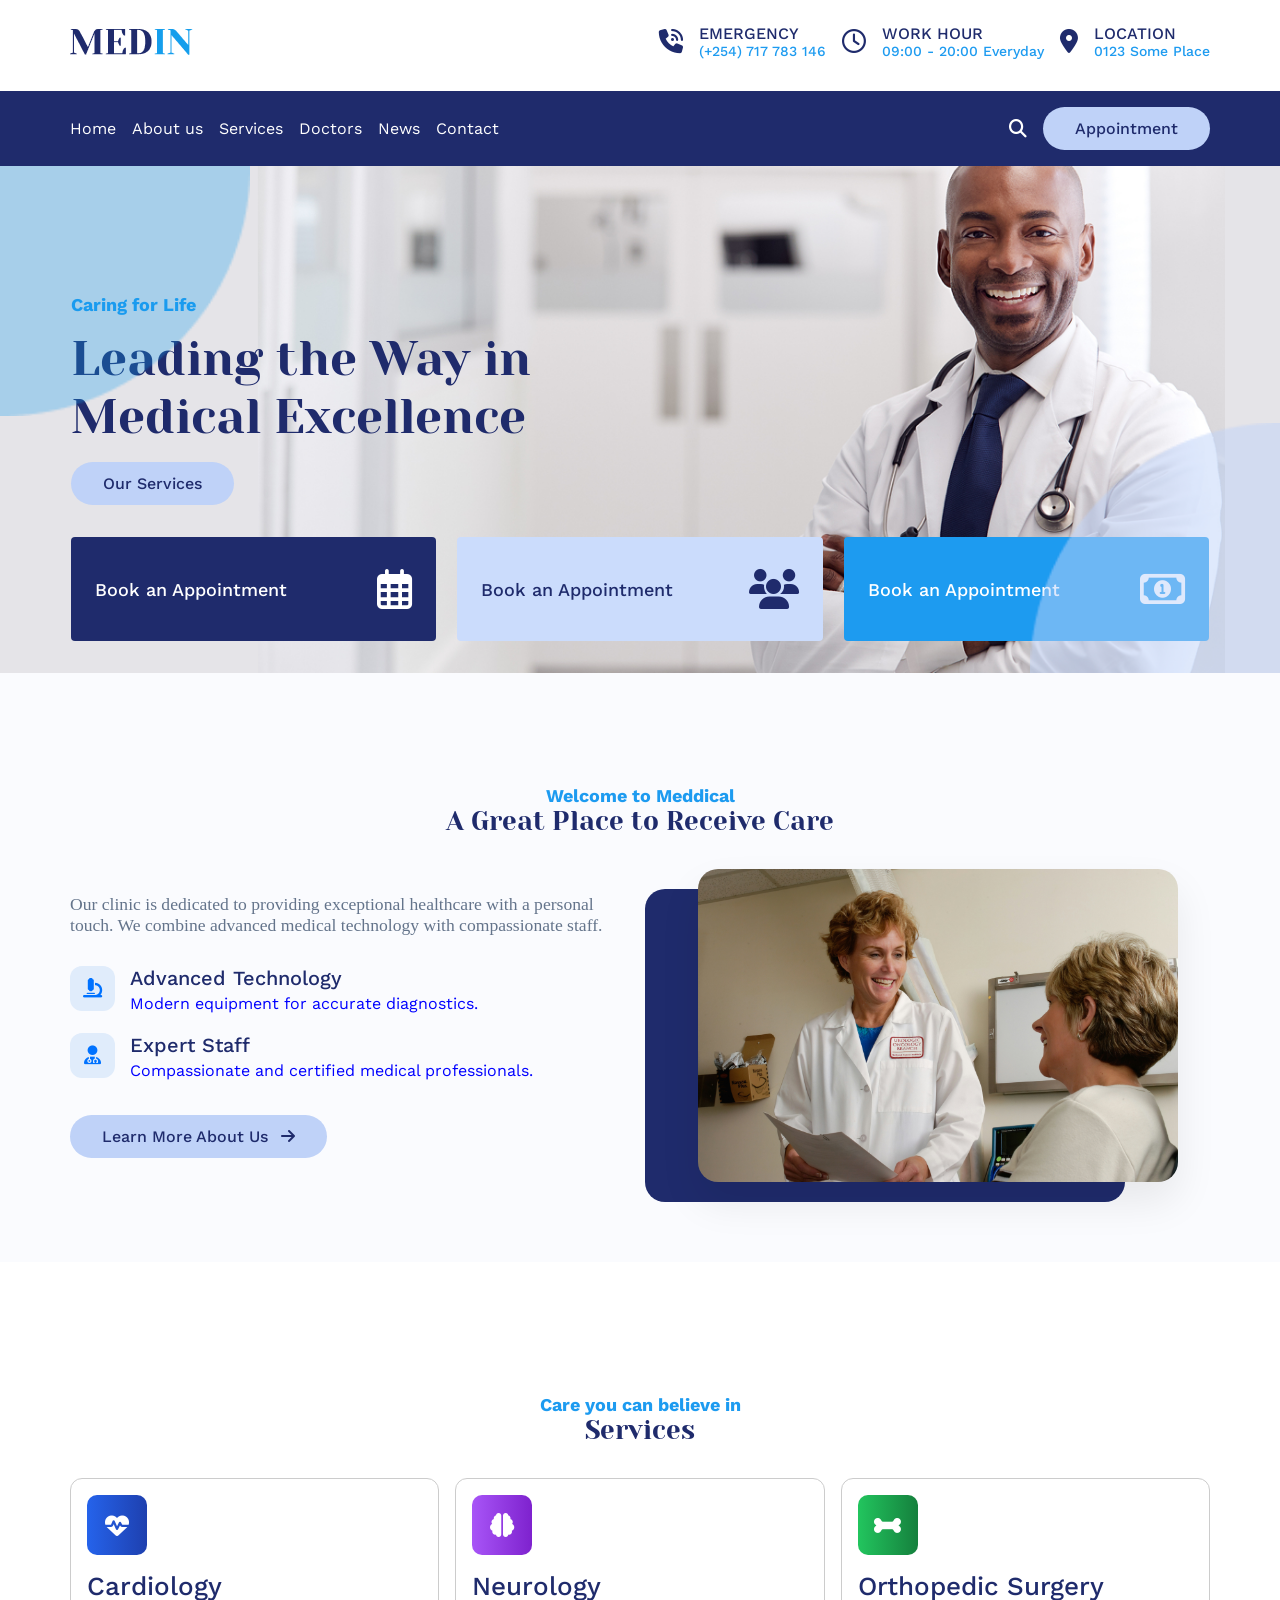
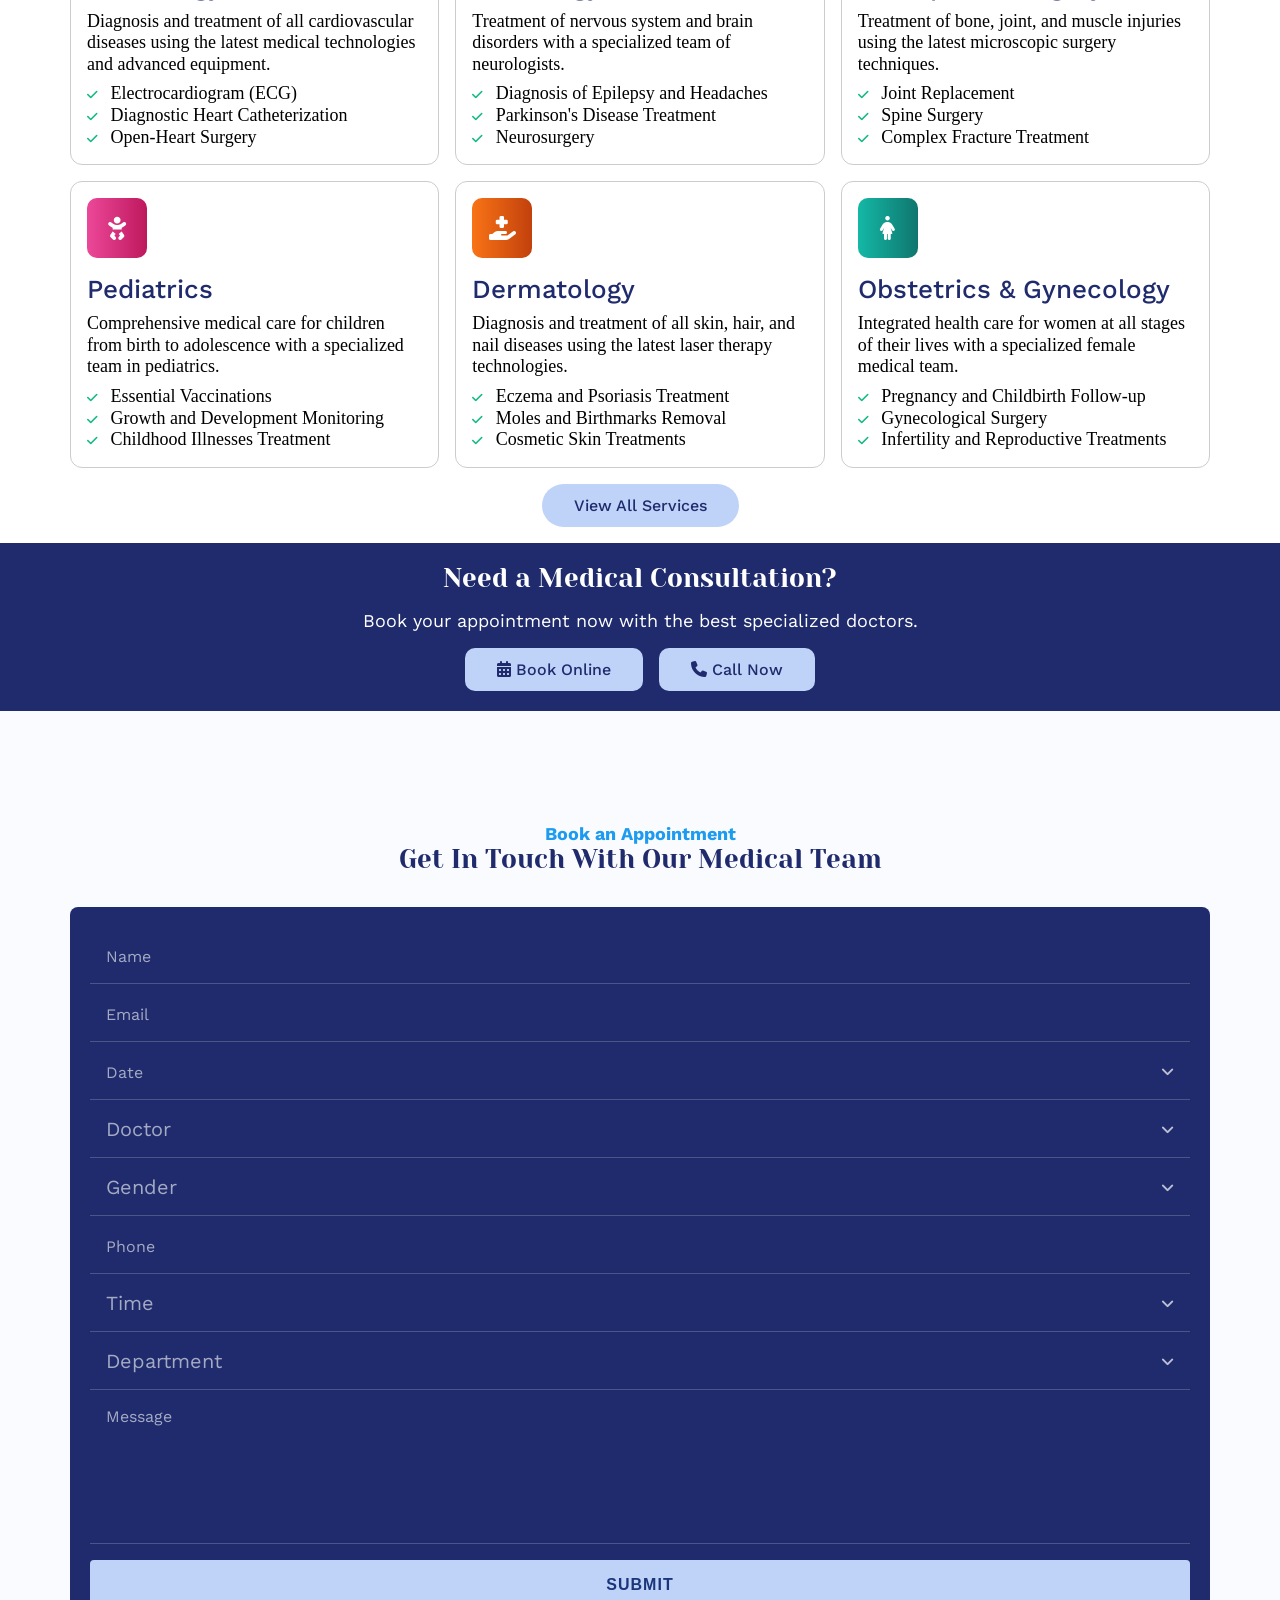
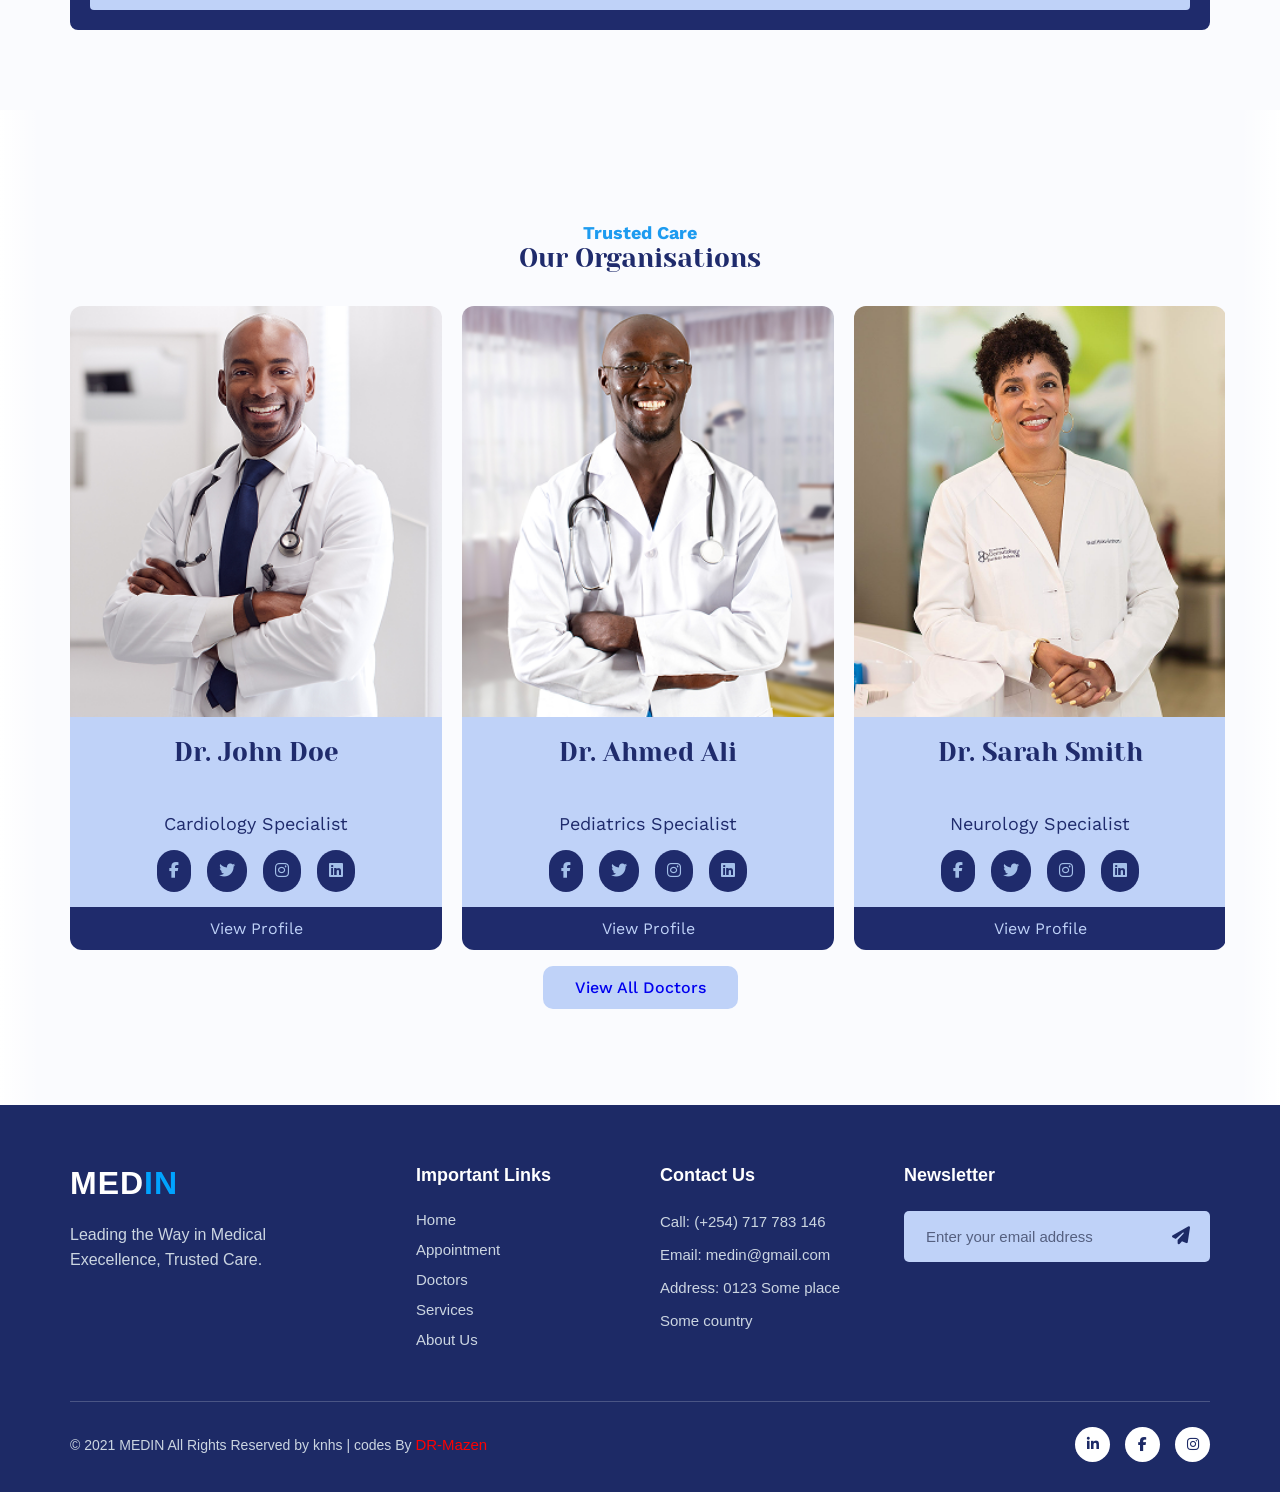
==== index.html @ 57a8690e "Add files via upload" ====
<!DOCTYPE html>
<html lang="en">

<head>
    <!-- meta-------------------- -->
    <meta charset="UTF-8">
    <meta name="viewport" content="width=device-width, initial-scale=1.0">
    <!-- google-font---------------------- -->
    <link rel="preconnect" href="https://fonts.googleapis.com">
    <link rel="preconnect" href="https://fonts.gstatic.com" crossorigin>
    <link
        href="https://fonts.googleapis.com/css2?family=Work+Sans:ital,wght@0,400;0,500;0,700;1,400&family=Yeseva+One&display=swap"
        rel="stylesheet">
    <!-- css-file----------------------------------- -->
    <link rel="stylesheet" href="css.file/main.css">
    <link rel="stylesheet" href="css.file/landig.css">
    <!-- font-as-------------------------------------- -->
    <link rel="stylesheet" href="https://cdnjs.cloudflare.com/ajax/libs/font-awesome/6.7.2/css/all.min.css">
    <!-- title----------------------------- -->
    <link rel="icon" type="image/png" href="img/hospital.png">
    <title>MEDIN</title>
</head>

<body>
    <!-- start head========================== -->
    <header class="main-header">
        <div class="top-header">
            <div class="container header-flex">
                <div class="logo">
                    <a href="index.html">
                        <img src="img/Medin-logo.png" alt="MEDIN Logo">
                    </a>
                </div>

                <div class="contact-info">
                    <div class="info-item">
                        <div class="info-icon">
                            <i class="fa-solid fa-phone-volume"></i>
                        </div>
                        <div class="info-text">
                            <span>EMERGENCY</span>
                            <a href="tel:+254717783146">(+254) 717 783 146</a>
                        </div>
                    </div>

                    <div class="info-item">
                        <div class="info-icon">
                            <i class="fa-regular fa-clock"></i>
                        </div>
                        <div class="info-text">
                            <span>WORK HOUR</span>
                            <p>09:00 - 20:00 Everyday</p>
                        </div>
                    </div>

                    <div class="info-item">
                        <div class="info-icon">
                            <i class="fa-solid fa-location-dot"></i>
                        </div>
                        <div class="info-text">
                            <span>LOCATION</span>
                            <p>0123 Some Place</p>
                        </div>
                    </div>
                </div>
            </div>
        </div>

        <nav class="navbar">
            <div class="container nav-flex">
                <div class="logo">
                    <a href="index.html">
                        <img src="img/Medin-logo-2.png" alt="MEDIN Logo">
                    </a>
                </div>
                <ul class="nav-links">
                    <li><a href="index.html" class="active">Home</a></li>
                    <li><a href="html.file/about.html">About us</a></li>
                    <li><a href="html.file/service.html">Services</a></li>
                    <li><a href="html.file/doctor.html">Doctors</a></li>
                    <li><a href="html.file/news.html">News</a></li>
                    <li><a href="html.file/contact.html">Contact</a></li>
                </ul>

                <div class="nav-actions">
                    <button class="search-btn" aria-label="Search">
                        <i class="fa-solid fa-magnifying-glass"></i>
                    </button>
                    <a href="Appointment.html" class="appointment-btn">Appointment</a>
                    <div class="list-icon"><i class="fa-solid fa-bars"></i></div>
                </div>
            </div>
        </nav>
    </header>
    <!-- end of header====================================== -->
    <!-- ====================================================================Hero-section=========================================================== -->
    <main>
        <section class="hero-section">
            <div class="layer"></div>
            <div class="container">
                <div class="hero-info">
                    <p class="sub-title">Caring for Life</p>
                    <h1>Leading the Way in Medical Excellence</h1>
                    <a class="hero-btn" href="service.html">Our Services</a>
                </div>
                <div class="hero-cards">
                    <div class="card card-dark">
                        <div class="card-content">
                            <h3>Book an Appointment</h3>
                        </div>
                        <div class="card-icon">
                            <i class="fa-regular fa-calendar-days"></i>
                        </div>
                    </div>

                    <div class="card card-light">
                        <div class="card-content">
                            <h3>Book an Appointment</h3>
                        </div>
                        <div class="card-icon">
                            <i class="fa-solid fa-users"></i>
                        </div>
                    </div>

                    <div class="card card-primary">
                        <div class="card-content">
                            <h3>Book an Appointment</h3>
                        </div>
                        <div class="card-icon">
                            <i class="fa-regular fa-money-bill-1"></i>
                        </div>
                    </div>
                </div>
            </div>
        </section>
        <!-- ==========================================================welcome section============================ -->
        <section class="welcome" id="about">
            <div class="spectial-title">
                <p class="sub">Welcome to Meddical</p>
                <h2>A Great Place to Receive Care</h2>
            </div>

            <div class="container welcome-wrapper">
                <div class="welcome-content">
                    <p class="main-desc">
                        Our clinic is dedicated to providing exceptional healthcare with a personal touch. We combine
                        advanced medical technology with compassionate staff.
                    </p>

                    <div class="features-grid">
                        <div class="feature-item">
                            <div class="f-icon"><i class="fa-solid fa-microscope"></i></div>
                            <div class="f-text">
                                <h4>Advanced Technology</h4>
                                <p>Modern equipment for accurate diagnostics.</p>
                            </div>
                        </div>

                        <div class="feature-item">
                            <div class="f-icon"><i class="fa-solid fa-user-doctor"></i></div>
                            <div class="f-text">
                                <h4>Expert Staff</h4>
                                <p>Compassionate and certified medical professionals.</p>
                            </div>
                        </div>
                    </div>

                    <div class="welcome-btn">
                        <a href="html.file/about.html">Learn More About Us <i class="fa-solid fa-arrow-right"></i></a>
                    </div>
                </div>

                <div class="welcome-img-container">
                    <div class="img-backdrop"></div> <img src="img/welcome1.jpg" alt="welcome" class="welcome-img">
                </div>
            </div>
        </section>
        <!-- =========================================================================service secyion========================================= -->
        <section class="services" id="service">
            <div class="spectial-title">
                <p class="sub">Care you can believe in</p>
                <h2>Services</h2>
            </div>
            <div class="container">
                <div class="service-cards">
                    <div class="service-icon">
                        <i class="fa-solid fa-heart-pulse"></i>
                    </div>
                    <div class="info">
                        <h3>Cardiology</h3>
                        <p>Diagnosis and treatment of all cardiovascular diseases using the latest medical technologies
                            and advanced equipment.</p>
                        <ul>
                            <li><i class="fa-solid fa-check"></i> Electrocardiogram (ECG)</li>
                            <li><i class="fa-solid fa-check"></i> Diagnostic Heart Catheterization</li>
                            <li><i class="fa-solid fa-check"></i> Open-Heart Surgery</li>
                        </ul>
                    </div>
                </div>

                <div class="service-cards">
                    <div class="service-icon">
                        <i class="fa-solid fa-brain"></i>
                    </div>
                    <div class="info">
                        <h3>Neurology</h3>
                        <p>Treatment of nervous system and brain disorders with a specialized team of neurologists.</p>
                        <ul>
                            <li><i class="fa-solid fa-check"></i> Diagnosis of Epilepsy and Headaches</li>
                            <li><i class="fa-solid fa-check"></i> Parkinson's Disease Treatment</li>
                            <li><i class="fa-solid fa-check"></i> Neurosurgery</li>
                        </ul>
                    </div>
                </div>

                <div class="service-cards">
                    <div class="service-icon">
                        <i class="fa-solid fa-bone"></i>
                    </div>
                    <div class="info">
                        <h3>Orthopedic Surgery</h3>
                        <p>Treatment of bone, joint, and muscle injuries using the latest microscopic surgery
                            techniques.</p>
                        <ul>
                            <li><i class="fa-solid fa-check"></i> Joint Replacement</li>
                            <li><i class="fa-solid fa-check"></i> Spine Surgery</li>
                            <li><i class="fa-solid fa-check"></i> Complex Fracture Treatment</li>
                        </ul>
                    </div>
                </div>

                <div class="service-cards">
                    <div class="service-icon">
                        <i class="fa-solid fa-baby"></i>
                    </div>
                    <div class="info">
                        <h3>Pediatrics</h3>
                        <p>Comprehensive medical care for children from birth to adolescence with a specialized team in
                            pediatrics.</p>
                        <ul>
                            <li><i class="fa-solid fa-check"></i> Essential Vaccinations</li>
                            <li><i class="fa-solid fa-check"></i> Growth and Development Monitoring</li>
                            <li><i class="fa-solid fa-check"></i> Childhood Illnesses Treatment</li>
                        </ul>
                    </div>
                </div>

                <div class="service-cards">
                    <div class="service-icon">
                        <i class="fa-solid fa-hand-holding-medical"></i>
                    </div>
                    <div class="info">
                        <h3>Dermatology</h3>
                        <p>Diagnosis and treatment of all skin, hair, and nail diseases using the latest laser therapy
                            technologies.</p>
                        <ul>
                            <li><i class="fa-solid fa-check"></i> Eczema and Psoriasis Treatment</li>
                            <li><i class="fa-solid fa-check"></i> Moles and Birthmarks Removal</li>
                            <li><i class="fa-solid fa-check"></i> Cosmetic Skin Treatments</li>
                        </ul>
                    </div>
                </div>

                <div class="service-cards">
                    <div class="service-icon">
                        <i class="fa-solid fa-person-dress"></i>
                    </div>
                    <div class="info">
                        <h3>Obstetrics & Gynecology</h3>
                        <p>Integrated health care for women at all stages of their lives with a specialized female
                            medical team.</p>
                        <ul>
                            <li><i class="fa-solid fa-check"></i> Pregnancy and Childbirth Follow-up</li>
                            <li><i class="fa-solid fa-check"></i> Gynecological Surgery</li>
                            <li><i class="fa-solid fa-check"></i> Infertility and Reproductive Treatments</li>
                        </ul>
                    </div>
                </div>
            </div>

            <div class="service-btn">
                <a href="html.file/service.html">View All Services</a>
            </div>

        </section>
        <!-- ============================================================Cta section================================================================ -->
        <section class="cta-section">
            <div class="container">
                <h2>Need a Medical Consultation?</h2>

                <p>Book your appointment now with the best specialized doctors.</p>

                <div class="cta-buttons">
                    <a href="Appointment.html" class="btn-online">
                        <i class="fa-solid fa-calendar-days"></i> Book Online
                    </a>

                    <a href="Contact.html" class="btn-call">
                        <i class="fa-solid fa-phone"></i> Call Now
                    </a>
                </div>
            </div>
        </section>
        <!-- ============================================================Content section================================================================ -->
        <section class="content-section" id="Contact">
            <div class="spectial-title">
                <p class="sub">Book an Appointment</p>
                <h2>Get In Touch With Our Medical Team</h2>
            </div>

            <div class="container">
                <form class="appointment-form">
                    <div class="form-group">
                        <input type="text" name="name" placeholder="Name" required>
                    </div>

                    <div class="form-group">
                        <input type="email" name="email" placeholder="Email" required>
                    </div>

                    <div class="form-group select-wrapper">
                        <input type="text" name="date" placeholder="Date" onfocus="(this.type='date')"
                            onblur="if(!this.value)this.type='text'" required>
                    </div>

                    <div class="form-group select-wrapper">
                        <select name="doctor" required>
                            <option value="" disabled selected hidden>Doctor</option>
                            <option value="dr-john">Dr. John Doe (Cardiology)</option>
                            <option value="dr-sarah">Dr. Sarah Smith (Pediatrics)</option>
                            <option value="dr-ahmed">Dr. Ahmed Ali (Neurology)</option>
                            <option value="dr-emily">Dr. Emily Brown (Dermatology)</option>
                            <option value="dr-michael">Dr. Michael Chang (Orthopedics)</option>
                            <option value="dr-yasmine">Dr. Yasmine Kamel (Obstetrics & Gynecology)</option>
                            <option value="dr-david">Dr. David Miller (General Surgery)</option>
                            <option value="dr-lisa">Dr. Lisa Anderson (Internal Medicine)</option>
                        </select>
                    </div>

                    <div class="form-group select-wrapper">
                        <select name="gender" required>
                            <option value="" disabled selected hidden>Gender</option>
                            <option value="male">Male</option>
                            <option value="female">Female</option>
                        </select>
                    </div>

                    <div class="form-group">
                        <input type="tel" name="phone" placeholder="Phone" required>
                    </div>

                    <div class="form-group select-wrapper">
                        <select name="time" required>
                            <option value="" disabled selected hidden>Time</option>
                            <option value="morning-1">Early Morning (08:00 AM - 11:00 AM)</option>
                            <option value="morning-2">Late Morning (11:00 AM - 02:00 PM)</option>

                            <option value="afternoon">Afternoon (02:00 PM - 05:00 PM)</option>
                            <option value="evening-1">Early Evening (05:00 PM - 08:00 PM)</option>
                            <option value="evening-2">Late Evening (08:00 PM - 11:00 PM)</option>

                            <option value="night">Night Shift / Emergency (11:00 PM - 08:00 AM)</option>
                        </select>
                    </div>

                    <div class="form-group select-wrapper">
                        <select name="department" required>
                            <option value="" disabled selected hidden>Department</option>
                            <option value="cardiology">Cardiology</option>
                            <option value="neurology">Neurology</option>
                            <option value="pediatrics">Pediatrics</option>
                            <option value="orthopedics">Orthopedics</option>
                            <option value="dermatology">Dermatology</option>
                            <option value="ent">ENT (Ear, Nose & Throat)</option>
                            <option value="ophthalmology">Ophthalmology</option>
                            <option value="gastroenterology">Gastroenterology</option>
                            <option value="endocrinology">Endocrinology</option>
                            <option value="pulmonology">Pulmonology</option>
                            <option value="urology">Urology</option>
                            <option value="gynecology">Gynecology</option>
                            <option value="general-surgery">General Surgery</option>
                            <option value="emergency-medicine">Emergency Medicine</option>
                            <option value="radiology">Radiology</option>
                            <option value="dentistry">Dentistry</option>
                            <option value="psychiatry">Psychiatry</option>
                            <option value="nephrology">Nephrology</option>
                        </select>
                    </div>

                    <div class="form-group full-width">
                        <textarea name="message" rows="5" placeholder="Message"></textarea>
                    </div>

                    <div class="form-submit">
                        <button type="submit">SUBMIT</button>
                    </div>
                </form>
            </div>
        </section>
        <!-- =================================================================================================docter============================================= -->
        <section class="doctors" id="doctor">
            <div class="spectial-title">
                <p class="sub">Trusted Care</p>
                <h2>Our Organisations</h2>
            </div>
            <div class="container">
                <div class="doctor-cards">
                    <div class="doctor-img">
                        <img src="img/Rectangle19.png" alt="Dr. John Doe">
                    </div>
                    <div class="doctor-info">
                        <h3>Dr. John Doe</h3>
                        <p>Cardiology Specialist</p>
                        <ul class="doctor-social">
                            <li><a href="#"><i class="fa-brands fa-facebook-f"></i></a></li>
                            <li><a href="#"><i class="fa-brands fa-twitter"></i></a></li>
                            <li><a href="#"><i class="fa-brands fa-instagram"></i></a></li>
                            <li><a href="#"><i class="fa-brands fa-linkedin"></i></a></li>
                        </ul>
                    </div>
                    <div class="docter-btn">
                        <a href="#">View Profile</a>
                    </div>
                </div>

                <div class="doctor-cards">
                    <div class="doctor-img">
                        <img src="img/Rectangle18.png" alt="Dr. John Doe">
                    </div>
                    <div class="doctor-info">
                        <h3>Dr. Ahmed Ali</h3>
                        <p>Pediatrics Specialist</p>
                        <ul class="doctor-social">
                            <li><a href="#"><i class="fa-brands fa-facebook-f"></i></a></li>
                            <li><a href="#"><i class="fa-brands fa-twitter"></i></a></li>
                            <li><a href="#"><i class="fa-brands fa-instagram"></i></a></li>
                            <li><a href="#"><i class="fa-brands fa-linkedin"></i></a></li>
                        </ul>
                    </div>
                    <div class="docter-btn">
                        <a href="#">View Profile</a>
                    </div>
                </div>

                <div class="doctor-cards">
                    <div class="doctor-img">
                        <img src="img/Rectangle20.png" alt="Dr. John Doe">
                    </div>
                    <div class="doctor-info">
                        <h3>Dr. Sarah Smith</h3>
                        <p>Neurology Specialist</p>
                        <ul class="doctor-social">
                            <li><a href="#"><i class="fa-brands fa-facebook-f"></i></a></li>
                            <li><a href="#"><i class="fa-brands fa-twitter"></i></a></li>
                            <li><a href="#"><i class="fa-brands fa-instagram"></i></a></li>
                            <li><a href="#"><i class="fa-brands fa-linkedin"></i></a></li>
                        </ul>
                    </div>
                    <div class="docter-btn">
                        <a href="#">View Profile</a>
                    </div>
                </div>
            </div>

            <div class="btn docter-btn">
                <a href="html.file/doctor.html">View All Doctors</a>
            </div>
        </section>
        <!-- ============================================================================================================================== -->

    </main>

    <!-- start of foooter================================================================== -->

    <footer>
        <div class="container">
            <div class="footer-top">
                <div class="footer-col brand-col">
                    <h2 class="footer-logo">MED<span>IN</span></h2>
                    <p class="footer-desc">Leading the Way in Medical Execellence, Trusted Care.</p>
                </div>

                <div class="footer-col">
                    <h3>Important Links</h3>
                    <ul class="footer-links">
                        <li><a href="index.html">Home</a></li>
                        <li><a href="html.file/Appointment.html">Appointment</a></li>
                        <li><a href="html.file/doctor.html">Doctors</a></li>
                        <li><a href="html.file/service.html">Services</a></li>
                        <li><a href="html.file/about.html">About Us</a></li>
                    </ul>
                </div>

                <div class="footer-col">
                    <h3>Contact Us</h3>
                    <ul class="footer-contact">
                        <li>Call: (+254) 717 783 146</li>
                        <li>Email: medin@gmail.com</li>
                        <li>Address: 0123 Some place</li>
                        <li>Some country</li>
                    </ul>
                </div>

                <div class="footer-col newsletter-col">
                    <h3>Newsletter</h3>
                    <form class="newsletter-form">
                        <input type="email" placeholder="Enter your email address" required>
                        <button type="submit">
                            <i class="fa-solid fa-paper-plane"></i>
                        </button>
                    </form>
                </div>
            </div>

            <hr class="footer-divider">

            <div class="footer-bottom">
                <p class="copyright">© 2021 MEDIN All Rights Reserved by knhs | codes By <a
                        href="https://github.com/drmazenaskar-blip" target="_blank">DR-Mazen</a></p>
                <ul class="footer-socials">
                    <li><a href="#"><i class="fa-brands fa-linkedin-in"></i></a></li>
                    <li><a href="#"><i class="fa-brands fa-facebook-f"></i></a></li>
                    <li><a href="#"><i class="fa-brands fa-instagram"></i></a></li>
                </ul>
            </div>
        </div>
    </footer>

</body>

</html>
---- css.file/main.css ----
/* Global============================= */
:root {
    --color-primary: #1d9bf0;
    --color-secondary: #cbdcfc;
    --color-dark-blue: #1F2B6C;
    --color-dark-neutral: #222222;
    --color-white: #ffffff;

    --font-display: 'Yeseva One', serif;
    --font-body: 'Work Sans', sans-serif;

    --fs-display-1: 48px;
    --fs-display-2: 32px;
    --fs-title: 26px;
    --fs-caption: 18px;
    --fs-body-1: 16px;
    --fs-body-2: 18px;
    --fs-button: 16px;
    --fs-small: 14px;
}

html {
    scroll-behavior: smooth;

}

.container {
    padding-left: 15px;
    padding-right: 15px;
    margin-left: auto;
    margin-right: auto;
}

img {
    max-width: 100%;
    display: block;
}

/* Small */
@media (min-width: 768px) {
    .container {
        width: 750px;
    }
}

/* Medium */
@media (min-width: 992px) {
    .container {
        width: 970px;
    }
}

/* Large */
@media (min-width: 1200px) {
    .container {
        width: 1170px;
    }
}

* {
    box-sizing: border-box;
    margin: 0;
    padding: 0;
    list-style: none;
    text-decoration: none;
}

.btn {
    width: fit-content;
    padding: 12px 32px;
    border-radius: 10px;
    background-color: #BFD2F8;
    color: var(--color-dark-blue);
    font-family: var(--font-body);
    font-weight: 500;
    font-size: var(--fs-button);
    transition: all 0.3s;
    margin: 1rem auto;
}

.btn:hover {
    color: white;
    background-color: var(--color-primary);
}

/* ======================================================== */



/* start of header====================================== */
.main-header {
    padding: 1.5rem 0 0;
}

.top-header {
    padding-bottom: 2rem;
}

.main-header .top-header .container {
    display: flex;
    justify-content: space-between;
    align-items: center;
}

.main-header .top-header .contact-info {
    display: flex;
    align-items: center;
    gap: 1rem;
}

.main-header .top-header .contact-info .info-item {
    display: flex;
    align-items: center;
    gap: 1rem;
}

.main-header .top-header .contact-info .info-item i {
    font-size: 1.5rem;
    color: var(--color-dark-blue);
}

.main-header .top-header .contact-info .info-item .info-text {
    display: flex;
    flex-direction: column;
}

.main-header .top-header .contact-info .info-item .info-text span {
    font-family: var(--font-body);
    color: #1F2B6C;
    font-weight: 500;
    font-size: 1rem;
}

.main-header .top-header .contact-info .info-item .info-text p,
.main-header .top-header .contact-info .info-item .info-text a {
    font-family: var(--font-body);
    color: var(--color-primary);
    font-weight: 500;
    font-size: var(--fs-small);
}

.spectial-title {
    margin: 2rem 0;
    text-align: center;
    padding: 0px 10px;
}

.spectial-title .sub {
    color: var(--color-primary);
    font-family: var(--font-body);
    font-size: var(--fs-body-2);
    font-weight: bold;

}

.spectial-title h2 {
    color: var(--color-dark-blue);
    font-family: var(--font-display);
    font-size: var(--fs-title);
    font-weight: 400;
    line-height: 1.2;
}

@media (max-width: 320px) {
    .spectial-title h2 {
        font-size: 20px;
    }
}

/* ====================================Navbar============================== */
.navbar {
    padding: 1rem 0;
    background-color: var(--color-dark-blue);
}

.navbar .list-icon {
    color: white;
    display: none;
}

.navbar .container {
    display: flex;
    justify-content: space-between;
    align-items: center
}

.navbar .container .logo {
    display: none;
}

.navbar .container a {
    color: var(--color-white);
    font-family: var(--font-body);
}

.navbar .container a:hover {
    color: #BFD2F8;
}

.navbar .nav-links {
    display: flex;
    align-items: center;
    gap: 1rem;
    color: var(--color-white);
}

.navbar .nav-actions {
    display: flex;
    align-items: center;
    gap: 1rem;
}

.navbar .nav-actions .appointment-btn {
    padding: 12px 32px;
    border-radius: 50px;
    background-color: #BFD2F8;
    color: var(--color-dark-blue);
    font-family: var(--font-body);
    font-weight: 500;
    font-size: var(--fs-button);
    transition: all 0.3s;
}

.navbar .nav-actions .appointment-btn:hover {
    color: white;
    background-color: var(--color-primary);
}

.search-btn {
    background: none;
    border: none;
    outline: none;
    cursor: pointer;
    padding: var(--space-8);
    display: inline-flex;
    align-items: center;
    justify-content: center;
    color: var(--color-white);
    font-size: var(--fs-body-2);
    transition: color 0.3s ease, transform 0.2s ease;
}

.search-btn:hover {
    color: var(--color-primary);
    transform: scale(1.1);
}

.search-btn:active {
    transform: scale(0.95);
}

/* REsponsive======================= */
@media (max-width: 767px) {
    .main-header {
        padding-top: 0px;
    }

    .top-header {
        display: none;
    }

    .navbar .container .logo {
        display: block;
    }

    .navbar .list-icon {
        display: block;
    }

    .navbar .nav-links {
        display: none;
    }

    .navbar .nav-actions a {
        display: none;
    }
}

/* end of header=========================================== */

/* ============================================================= */
/* =============================================================Doctor================================================ */
.doctors {
    padding: 80px 0px;
    background-color: #fafbfe;
    position: relative;
    overflow: hidden;

}

.doctors .container .doctor-cards {
    max-width: 372px;
    width: 100%;
    border-radius: 12px;
    flex: 0 0 auto;
    text-align: center;
    display: flex;
    flex-direction: column;
    align-items: center;
    overflow: hidden;
}

.doctors .container .doctor-cards .doctor-img {
    width: 100%;
    object-fit: cover;
}

.doctors .container .doctor-cards .doctor-img img {
    width: 100%;
    height: 100%;
    object-fit: cover;
}

.doctors .doctor-cards .doctor-info {
    background-color: #BFD2F8;
    padding: 20px;
    width: 100%;
    height: 190px;

}

.doctors .doctor-cards .doctor-info h3 {
    font-size: var(--fs-title);
    font-weight: 500;
    line-height: 1.2;
    color: var(--color-dark-blue);
    font-family: var(--font-display);
    margin-bottom: 1rem;
    min-height: 60px;
}

.doctors .doctor-cards .doctor-info p {
    font-size: var(--fs-body-2);
    font-weight: 400;
    line-height: 1.2;
    color: var(--color-dark-blue);
    font-family: var(--font-body);
    margin-bottom: 1rem;
}

.doctors .doctor-cards .doctor-info .doctor-social {
    display: flex;
    gap: 1rem;
    justify-content: center;
}

.doctors .doctor-cards .doctor-info .doctor-social li {
    padding: 12px;
    border-radius: 30px;
    background-color: var(--color-dark-blue);
    display: flex;
    align-items: center;
    justify-content: center;
    cursor: pointer;
}

.doctors .doctor-cards .doctor-info .doctor-social a i {
    color: #a3bfe8;
    font-size: 1rem;
}

.doctors .doctor-cards .docter-btn {
    display: block;
    background-color: var(--color-dark-blue);
    width: 100%;
    text-align: center;
    padding: 12px 0px;
}

.doctors .doctor-cards .docter-btn a {
    font-family: var(--font-body);
    color: #BFD2F8;
}

.doctors .docter-btn a:hover {
    color: white;
}

/* ============================================================== */
/* ==============================================================articles-sectionarticles-section====================================================================== */
.articles-section {
    padding: 80px 0px;
    background-color: #fafbfe;
}

.articles-section .container {
    display: grid;
    grid-template-columns: repeat(2, 1fr);
    gap: 1rem;
}

.articles-section .container .article-card {
    border-radius: 12px;
    overflow: hidden;
    position: relative;
    background-color: white;
    display: flex;
    box-shadow: 0 4px 20px rgba(0, 0, 0, 0.05);
    transition: transform 0.3s;
}

.articles-section .container .article-card:hover {
    transform: translateY(-10px);
}

.articles-section .article-image {
    width: 150px;
    flex-shrink: 0;
}

.article-image img {
    width: 100%;
    height: 100%;
    object-fit: cover;
}

.article-content {
    padding: 20px;
    display: flex;
    flex-direction: column;
    gap: .5rem;
}

.article-content .article-meta {
    color: var(--color-primary);
    font-family: var(--font-body);
    font-size: var(--fs-body-2);
    font-weight: 400;
    line-height: 1.2;
}

.article-content .article-title {
    color: black;
    font-family: var(--font-display);
    font-size: var(--fs-body-2);
    font-weight: 500;
    line-height: 1.2;
}

.article-stats {
    display: flex;
    align-items: center;
    gap: 1rem;
}

.article-stats .stat-item i {
    color: red;
}

.article-stats .stat-item:first-child i {
    color: var(--color-primary);
}

@media (max-width: 991px) {
    .articles-section .container {
        grid-template-columns: 1fr;
    }
}

/* ============================================================ */
/*  =======================================Pateion review=======================================================================  */
.testimonials-section .container {
    display: grid;
    grid-template-columns: repeat(auto-fit, minmax(300px, 1fr));
    gap: 24px;
}

.testimonial-card {
    background-color: #ffffff;
    border-radius: 12px;
    padding: 32px;
    box-shadow: 0 4px 20px rgba(0, 0, 0, 0.02);
    display: flex;
    flex-direction: column;
    justify-content: space-between;
    box-sizing: border-box;
    font-family: var(--font-body);
}

.stars-rating {
    display: flex;
    gap: 4px;
    margin-bottom: 20px;
}

.stars-rating i {
    color: #0ea5e9;
    font-size: 18px;
}

.testimonial-text {
    font-size: 15px;
    line-height: 1.6;
    color: #475569;
    font-style: italic;
    margin: 0 0 28px 0;
}

.user-info {
    display: flex;
    align-items: center;
    gap: 14px;
}

.user-avatar {
    width: 44px;
    height: 44px;
    background-color: #d1e5ff;
    color: #031b4e;
    font-size: 14px;
    font-weight: 700;
    border-radius: 50%;
    display: flex;
    align-items: center;
    justify-content: center;
    flex-shrink: 0;
}

.user-details h4 {
    font-size: 15px;
    font-weight: 700;
    color: #031b4e;
    margin: 0 0 4px 0;
}

.user-details span {
    font-size: 12px;
    color: #94a3b8;
    display: block;
}


/* ============================================================== */
/* ==================================================.qus-section================================================================ */
.qus-section {
    padding: 80px 0px;
}

.qus-section .container {
    display: grid;
    grid-template-columns: 1fr;
    gap: 1rem;
    align-items: center;
}


.qus-section .container h2 {
    font-family: var(--font-body);
    font-size: var(--fs-display-2);
    font-weight: 500;
    line-height: 1.2;
    color: var(--color-dark-blue);
    margin-bottom: 1.25rem;
}

/* <!-- السؤال الأول (مفتوح) --> */
.faq-item.active {
    padding: 24px;
    background-color: #F2F4F6;
    border-radius: 12px;
    border: 1px solid #ccc;
    transition: all 0.3s;
}

.faq-item.active .faq-question {
    display: flex;
    align-items: center;
    justify-content: space-between;
    margin-bottom: 50px;
}

.faq-item i {
    font-size: 12px;
    color: #021541;
    transition: all 0.3s;
}

.faq-item:hover i {
    transform: rotate(180deg);
}

.faq-item.active .faq-question h4 {
    font-family: var(--font-body);
    font-size: var(--fs-body-2);
    font-weight: 400;
    line-height: 1.2;
    color: #021541;
    margin-bottom: 1rem;
}

.faq-item.active .faq-answer p {
    font-family: var(--font-body);
    font-size: var(--fs-body-2);
    font-weight: 400;
    line-height: 1.2;
    color: #45464F;
}

/* ================================================= */
/* <!-- السؤال الثاني -->  <!-- السؤال الثالث --> */
.faq-item {
    display: flex;
    flex-direction: column;
    padding: 24px;
    background-color: #F2F4F6;
    border-radius: 12px;
    border: 1px solid #ccc;
    transition: all 0.3s;
}

.faq-item .faq-question {
    display: flex;
    align-items: center;
    justify-content: space-between;
    margin-bottom: 50px;
}

.faq-item .faq-question h4 {
    font-family: var(--font-body);
    font-size: var(--fs-body-2);
    font-weight: 400;
    line-height: 1.2;
    color: #021541;
}

.faq-item .faq-answer p {
    font-family: var(--font-body);
    font-size: var(--fs-body-2);
    font-weight: 400;
    line-height: 1.2;
    color: var(--color-dark-blue);
}

.faq-item .faq-answer {
    display: block;
    opacity: 0;
    max-height: 0;
    overflow: hidden;
    transition: max-height 0.4s ease-in-out, opacity 0.3s ease;
}

.faq-item:hover .faq-answer {
    opacity: 1;
    max-height: 200px;
}
/* ================================================================================================= */







/* =============================================== */
/* ====================================================================contact-sectio=============================================== */
.contact-section {
    padding: 80px 0px;
}

.contact-section .container {
    display: grid;
    grid-template-columns: repeat(auto-fill, minmax(min(100%, 250px), 1fr));
    gap: 1rem;
}

.contact-card {
    background-color: #c3d4f6;
    border-radius: 8px;
    padding: 40px 25px;
    display: flex;
    flex-direction: column;
    align-items: flex-start;
    box-sizing: border-box;
    transition: transform 0.3s ease;
}


.contact-card.dark-card {
    background-color: #212f6d;
}

.contact-icon {
    font-size: 32px;
    margin-bottom: 25px;
}

.contact-card .contact-icon {
    color: #1e293b;
}

.contact-card.dark-card .contact-icon {
    color: #ffffff;
}

.contact-title {
    font-size: 18px;
    font-weight: bold;
    margin-bottom: 10px;
    letter-spacing: 0.5px;
    font-family: var(--font-body);
}

.contact-card .contact-title {
    color: #1e293b;
}

.contact-card.dark-card .contact-title {
    color: #ffffff;
}

.contact-details p {
    font-size: var(--fs-body-1);
    line-height: 1.6;
    margin: 0;
    font-weight: 500;
    font-family: var(--font-body);
}

.contact-card .contact-details {
    color: #334155;
}

.contact-card .contact-details.blue-text p {
    color: #0ea5e9;
}

.contact-card.dark-card .contact-details {
    color: #cbd5e1;
}

/* =============================================== */



/* start offooter===================================================================================== */
footer {
    background-color: #1d2a66;
    color: #ffffff;
    padding: 60px 0 30px 0;
    font-family: sans-serif;
}


.footer-top {
    display: flex;
    justify-content: space-between;
    flex-wrap: wrap;
    gap: 40px;
}

.footer-col {
    flex: 1;
    min-width: 200px;
}

.brand-col {
    flex: 1.5;
}

.newsletter-col {
    flex: 1.5;
}

.footer-logo {
    font-size: 32px;
    font-weight: 700;
    margin-bottom: 20px;
    letter-spacing: 1px;
}

.footer-logo span {
    color: #00a3ff;
}

.footer-desc {
    color: #cbd5e1;
    font-size: 16px;
    line-height: 1.6;
    max-width: 280px;
}

footer h3 {
    font-size: 18px;
    font-weight: 600;
    margin-bottom: 25px;
    position: relative;
}

.footer-links,
.footer-contact {
    list-style: none;
    padding: 0;
    margin: 0;
}

.footer-links li {
    margin-bottom: 12px;
}

.footer-links a {
    color: #cbd5e1;
    text-decoration: none;
    font-size: 15px;
    transition: color 0.3s ease;
}

.footer-links a:hover {
    color: #ffffff;
}

.footer-contact li {
    color: #cbd5e1;
    font-size: 15px;
    margin-bottom: 12px;
    line-height: 1.4;
}

.newsletter-form {
    display: flex;
    align-items: center;
    background-color: #bfd2f8;
    border-radius: 5px;
    padding: 5px 10px;
    position: relative;
}

.newsletter-form input {
    width: 100%;
    padding: 12px;
    background: transparent;
    border: none;
    outline: none;
    color: #1d2a66;
    font-size: 15px;
}

.newsletter-form input::placeholder {
    color: #556080;
}

.newsletter-form button {
    background: transparent;
    border: none;
    color: #1d2a66;
    font-size: 18px;
    cursor: pointer;
    padding: 0 10px;
    transition: transform 0.3s ease;
}

.newsletter-form button:hover {
    transform: scale(1.1);
}

.footer-divider {
    border: 0;
    border-top: 1px solid rgba(255, 255, 255, 0.2);
    margin: 40px 0 25px 0;
}

.footer-bottom {
    display: flex;
    justify-content: space-between;
    align-items: center;
    flex-wrap: wrap;
    gap: 20px;
}

.footer-bottom a {
    color: red;
    text-decoration: none;
    font-size: 15px;
    transition: color 0.3s ease;
}

.footer-bottom a:hover {
    color: #ffffff;
}

.copyright {
    color: #cbd5e1;
    font-size: 14px;
}

.footer-socials {
    list-style: none;
    padding: 0;
    margin: 0;
    display: flex;
    gap: 15px;
}

.footer-socials a {
    color: #1d2a66;
    background-color: #ffffff;
    width: 35px;
    height: 35px;
    display: flex;
    align-items: center;
    justify-content: center;
    border-radius: 50%;
    font-size: 14px;
    text-decoration: none;
    transition: background-color 0.3s ease, color 0.3s ease;
}

.footer-socials a:hover {
    background-color: #00a3ff;
    color: #ffffff;
}

@media (max-width: 768px) {
    .footer-top {
        flex-direction: column;
        gap: 30px;
    }

    .footer-bottom {
        flex-direction: column;
        text-align: center;
    }
}

/* ============================================================= */
---- css.file/landig.css ----
/* start of hero section================================= */
.hero-section {
    position: relative;
}

.hero-section::before {
    content: "";
    position: absolute;
    top: 0;
    left: 0;
    width: 250px;
    height: 250px;
    background-image: url(../img/Ellipse2.png);
    background-size: cover;
    background-position: center;
    background-repeat: no-repeat;
}

.hero-section::after {
    content: "";
    position: absolute;
    bottom: 0;
    right: 0;
    width: 250px;
    height: 250px;
    background-image: url(../img/Ellipse1.png);
    background-size: cover;
    background-position: center;
    background-repeat: no-repeat;
}


.hero-section .layer {
    position: absolute;
    top: 0;
    left: 0;
    width: 100%;
    height: 100%;
    z-index: -1;
    background-color: #E5E4E8;
}

.hero-section .container {
    padding: 8rem 1rem 2rem;
    background-image: url(../img/hero-section.png);
    background-size: cover;
    background-repeat: no-repeat;
    display: flex;
    flex-direction: column;
    gap: 2rem;
    z-index: 3;
}

.hero-section .hero-info {
    width: 480px;
    display: flex;
    flex-direction: column;
}

.hero-section .hero-info .sub-title {
    color: var(--color-primary);
    font-family: var(--font-body);
    font-size: var(--fs-body-2);
    font-weight: bold;
}

.hero-section .hero-info h1 {
    color: var(--color-dark-blue);
    font-family: var(--font-display);
    font-size: var(--fs-display-1);
    font-weight: 400;
    line-height: 1.2;
    margin: 1rem 0px;
}

.hero-section .hero-info .hero-btn {
    width: fit-content;
    padding: 12px 32px;
    border-radius: 50px;
    background-color: #BFD2F8;
    color: var(--color-dark-blue);
    font-family: var(--font-body);
    font-weight: 500;
    font-size: var(--fs-button);
    transition: all 0.3s;
}

.hero-section .hero-info .hero-btn:hover {
    color: white;
    background-color: var(--color-primary);
}

/* ================= */
.hero-cards {
    display: flex;
    gap: 21px;
}

.card {
    flex: 1;
    display: flex;
    justify-content: space-between;
    align-items: center;
    padding: 32px 24px;
    border-radius: 4px;
}

.card-content h3 {
    font-family: var(--font-body);
    font-size: var(--fs-body-2);
    font-weight: 500;
}

.card-icon i {
    font-size: 40px;
}

.card-dark {
    background-color: var(--color-dark-blue);
}

.card-dark .card-content h3,
.card-dark .card-icon i {
    color: var(--color-white);
}

.card-light {
    background-color: var(--color-secondary);
}

.card-light .card-content h3,
.card-light .card-icon i {
    color: var(--color-dark-blue);
}

.card-primary {
    background-color: var(--color-primary);
}

.card-primary .card-content h3,
.card-primary .card-icon i {
    color: var(--color-white);
}

/* ================== */
@media (max-width: 1024px) {
    .hero-section .container {
        padding-top: 5rem;
        background-position: top center;
    }

    .hero-section::before,
    .hero-section::after {
        width: 150px;
        height: 150px;
    }

}

@media (max-width: 767px) {
    .hero-cards {
        display: none;
    }

    .hero-section .hero-info {
        width: 100%;
    }

    .hero-section .hero-info h1 {
        font-size: var(--fs-title);
    }

    .hero-section::before,
    .hero-section::after {
        width: 50px;
        height: 50px;
    }

}

/* ================================================================== */
/* ==========================================================================================WELcome===================================== */
.welcome {
    padding: 80px 0;
    background-color: #fafbfe;
}

.welcome-wrapper {
    display: flex;
    align-items: center;
    justify-content: space-between;
    gap: 50px;
}

.welcome-content {
    flex: 1;
}

.main-desc {
    font-size: 1.1rem;
    line-height: 1.2;
    color: #64748b;
    margin-bottom: 30px;
}


.features-grid {
    display: flex;
    flex-direction: column;
    gap: 20px;
    margin-bottom: 35px;
}

.feature-item {
    display: flex;
    align-items: flex-start;
    gap: 15px;
}

.feature-item .f-icon {
    background-color: #e0ecfb;
    color: #0072ff;
    padding: 12px;
    border-radius: 12px;
    font-size: 1.2rem;
    display: flex;
    align-items: center;
    justify-content: center;
    width: 45px;
    height: 45px;
}

.feature-item h4 {
    font-size: 20px;
    font-weight: 500;
    font-family: var(--font-body);
    color: var(--color-dark-blue);
    margin-bottom: 4px;
}

.feature-item p {
    font-size: 1rem;
    color: blue;
    font-family: var(--font-body);
}


.welcome-btn a {
    display: inline-block;
    width: fit-content;
    padding: 12px 32px;
    border-radius: 50px;
    background-color: #BFD2F8;
    color: var(--color-dark-blue);
    font-family: var(--font-body);
    font-weight: 500;
    font-size: var(--fs-button);
    transition: all 0.3s;
}

.welcome-btn a i {
    margin-left: 8px;
    transition: transform 0.3s;
}

.welcome-btn a:hover {
    transform: translateY(-3px);
    color: white;
    background-color: var(--color-primary);
}

.welcome-btn a:hover i {
    transform: translateX(5px);
}


.welcome-img-container {
    flex: 1;
    position: relative;
    display: flex;
    justify-content: center;
}

.welcome-img {
    width: 100%;
    max-width: 480px;
    height: auto;
    border-radius: 20px;
    box-shadow: 0 20px 40px rgba(0, 0, 0, 0.08);
    position: relative;
    z-index: 2;
}


.img-backdrop {
    position: absolute;
    width: 100%;
    max-width: 480px;
    height: 100%;
    background-color: var(--color-dark-blue);
    border-radius: 20px;
    top: 20px;
    left: -20px;
    z-index: 1;
}


@media (max-width: 991px) {
    .welcome-wrapper {
        flex-direction: column;
        text-align: center;
    }

    .feature-item {
        flex-direction: column;
        align-items: center;
    }

    .img-backdrop {
        left: 0;
        top: 15px;
    }
}

/* =============================================================*/
/* ======================================================================================================services=================================== */
.services {
    padding-top: 100px;
}

.services .container {
    display: grid;
    grid-template-columns: repeat(auto-fill, minmax(min(310px, 100%), 1fr));
    gap: 1rem;

}

.service-cards {
    border-radius: 12px;
    border: 1px solid #ccc;
    overflow: hidden;
    padding: 1rem;
}

.service-cards .service-icon {
    width: 60px;
    height: 60px;
    display: flex;
    justify-content: center;
    align-items: center;
    border-radius: 10px;
    margin-bottom: 1rem
}

.service-cards:first-child .service-icon {
    background: linear-gradient(to right, #2563EB, #1E40AF);
}

.service-cards:nth-child(2) .service-icon {
    background: linear-gradient(to right, #A855F7, #7E22CE);
}

.service-cards:nth-child(3) .service-icon {
    background: linear-gradient(to right, #22C55E, #15803D);
}

.service-cards:nth-child(4) .service-icon {
    background: linear-gradient(to right, #EC4899, #BE185D);
}

.service-cards:nth-child(5) .service-icon {
    background: linear-gradient(to right, #F97316, #C2410C);
}

.service-cards:nth-child(6) .service-icon {
    background: linear-gradient(to right, #14B8A6, #0F766E);
}

.service-cards .info ul li {
    font-size: var(--fs-body-2);
    font-weight: 400;
    line-height: 1.2;
}

.service-cards .info ul li i {
    color: #10B981;
    font-size: .75rem;
    margin-right: .5rem;
}

.service-cards .service-icon i {
    color: white;
    font-size: 1.5rem;
}

.services .service-cards .info {
    display: flex;
    flex-direction: column;
    ;
    gap: 0.5rem;
    ;
}

.services .service-cards .info h3 {
    font-size: var(--fs-title);
    font-weight: 500;
    line-height: 1.2;
    color: var(--color-dark-blue);
    font-family: var(--font-body);
}

.services .service-cards .info p {
    font-size: var(--fs-body-2);
    font-weight: 400;
    line-height: 1.2;
}

.services .service-btn a {
    display: block;
    margin: 1rem auto;
    width: fit-content;
    padding: 12px 32px;
    border-radius: 50px;
    background-color: #BFD2F8;
    color: var(--color-dark-blue);
    font-family: var(--font-body);
    font-weight: 500;
    font-size: var(--fs-button);
    transition: all 0.3s;
}

.service-btn a:hover {
    color: white;
    background-color: var(--color-primary);
}

/* ====================================================================== */
/* =======================================================================================CTa================================================= */
.cta-section {
    padding: 20px 0px;
    background-color: var(--color-dark-blue);
    color: var(--color-white);
}

.cta-section .container {
    text-align: center;
}

.cta-section .container h2 {
    font-size: var(--fs-title);
    font-weight: 500;
    line-height: 1.2;
    color: var(--color-white);
    font-family: var(--font-display);
    margin-bottom: 1rem;
}

.cta-section .container p {
    font-size: var(--fs-body-2);
    font-weight: 400;
    line-height: 1.2;
    color: var(--color-white);
    font-family: var(--font-body);
    margin-bottom: 1rem;
}

.cta-section .cta-buttons {
    display: flex;
    justify-content: center;
    gap: 1rem;
}

.cta-buttons .btn-online , .cta-buttons .btn-call{
    width: fit-content;
    padding: 12px 32px;
    border-radius: 10px;
    background-color: #BFD2F8;
    color: var(--color-dark-blue);
    font-family: var(--font-body);
    font-weight: 500;
    font-size: var(--fs-button);
    transition: all 0.3s;
}

.cta-buttons .btn-online:hover , .cta-buttons .btn-call:hover {
    color: white;
    background-color: var(--color-primary);
}

/* ====================================================================== */
/* =======================================================================================CTa================================================= */

.content-section {
    padding: 80px 0px;
    background-color: #fafbfe;
}

.content-section .container {
    display: grid;
    grid-template-columns: 1fr;
}

/* ===========form================== */
.appointment-form {
    background-color: var(--color-dark-blue);
    padding: 20px;
    border-radius: 8px;
    box-sizing: border-box;
}

.form-group {
    margin-bottom: 1px;
    position: relative;
    border-bottom: 1px solid rgba(255, 255, 255, 0.2);
}

.form-group:last-of-type {
    border-bottom: none;
}

.appointment-form input[type="text"],
.appointment-form input[type="email"],
.appointment-form input[type="date"],
.appointment-form input[type="tel"],
.appointment-form select,
.appointment-form textarea {
    display: block;
    width: 100%;
    padding: 16px;
    background-color: transparent;
    border: none;
    outline: none;
    box-sizing: border-box;
    color: white;
    font-size: 20px;
    font-weight: 400;
    font-family: var(--font-body);
}

.appointment-form input[type="date"]::-webkit-calendar-picker-indicator {
    opacity: 0;
    cursor: pointer;
    position: absolute;
    left: 0;
    right: 0;
    top: 0;
    bottom: 0;
    width: 100%;
    height: 100%;
}

.appointment-form input::placeholder,
.appointment-form textarea::placeholder {
    color: rgba(255, 255, 255, 0.6);
    font-size: 16px;
    font-weight: 400;
    font-family: var(--font-body);
}

.appointment-form select {
    appearance: none;
    -webkit-appearance: none;
    -moz-appearance: none;
    cursor: pointer;
    color: rgba(255, 255, 255, 0.6);
}

.appointment-form select option {
    background-color: #1a357a;
    color: white;
}

.select-wrapper::after {
    content: '\f107';
    font-size: 15px;
    font-weight: 900;
    font-family: 'Font Awesome 5 Free';
    color: rgba(255, 255, 255, 0.7);
    position: absolute;
    right: 16px;
    top: 50%;
    transform: translateY(-50%);
    pointer-events: none;
}

.appointment-form textarea {
    resize: none;
    min-height: 120px;
}

.form-submit {
    padding: 15px 0 0 0;
    text-align: center;
}

.appointment-form button[type="submit"] {
    width: 100%;
    padding: 16px;
    background-color: #bfd2f8;
    color: #1a357a;
    border: none;
    border-radius: 4px;
    font-size: 16px;
    font-weight: bold;
    letter-spacing: 1px;
    cursor: pointer;
    transition: background-color 0.3s ease;
}

.appointment-form button[type="submit"]:hover {
    background-color: #a3bfe8;
}

/* ================================================================================ */
/* ==================================================================================Docter======================================================== */
.doctors {
    padding: 80px 0px;
    background-color: #fafbfe;
    position: relative;
    overflow: hidden;

}

.doctors::after {
    content: "";
    position: absolute;
    top: 0;
    right: 0;
    width: 40px;
    height: 100%;
    background: linear-gradient(to left, #ffffff, transparent);
    pointer-events: none;
    z-index: 2;
}


.doctors::before {
    content: "";
    position: absolute;
    top: 0;
    left: 0;
    width: 40px;
    height: 100%;
    background: linear-gradient(to right, #ffffff, transparent);
    pointer-events: none;
    z-index: 2;
}

.doctors .container {
    display: flex;
    flex-wrap: nowrap;
    gap: 20px;
    overflow-x: auto;
    justify-content: flex-start;
    -webkit-overflow-scrolling: touch;
    scrollbar-width: none;
    -ms-overflow-style: none;
}
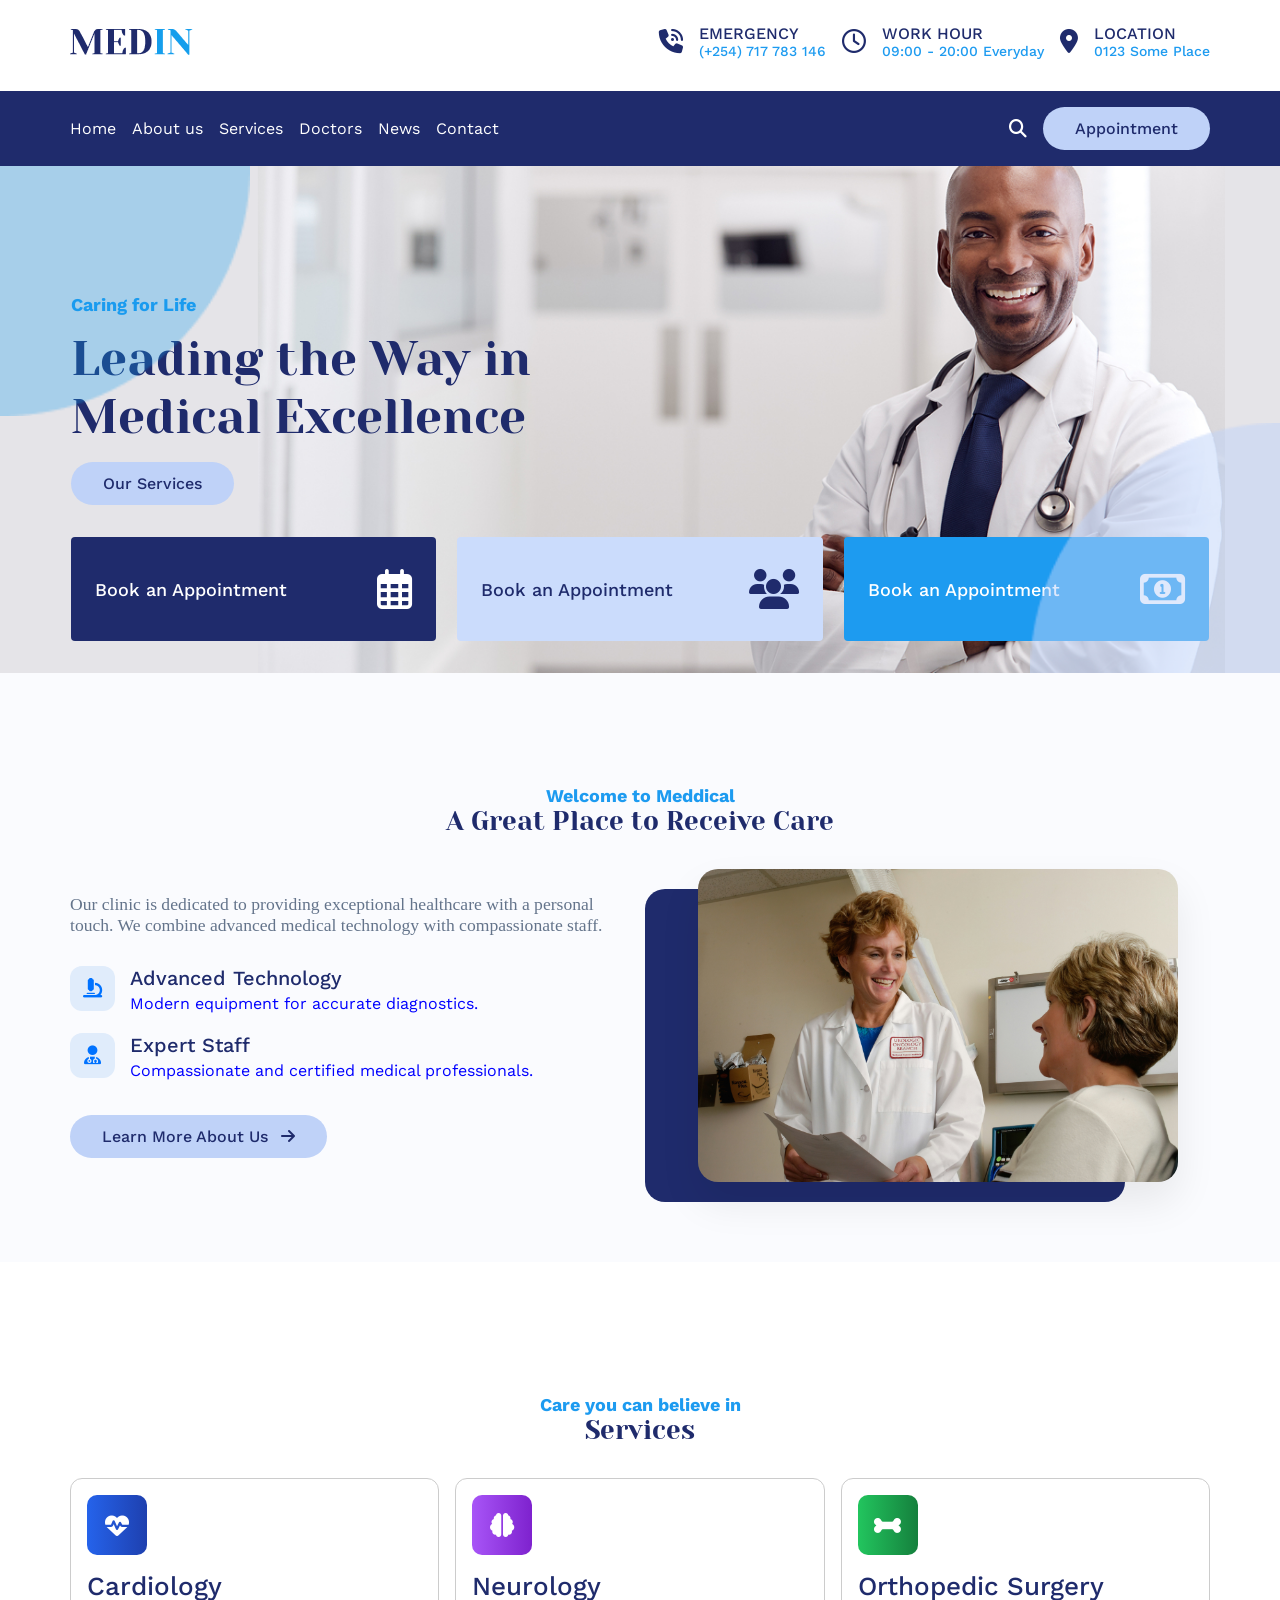
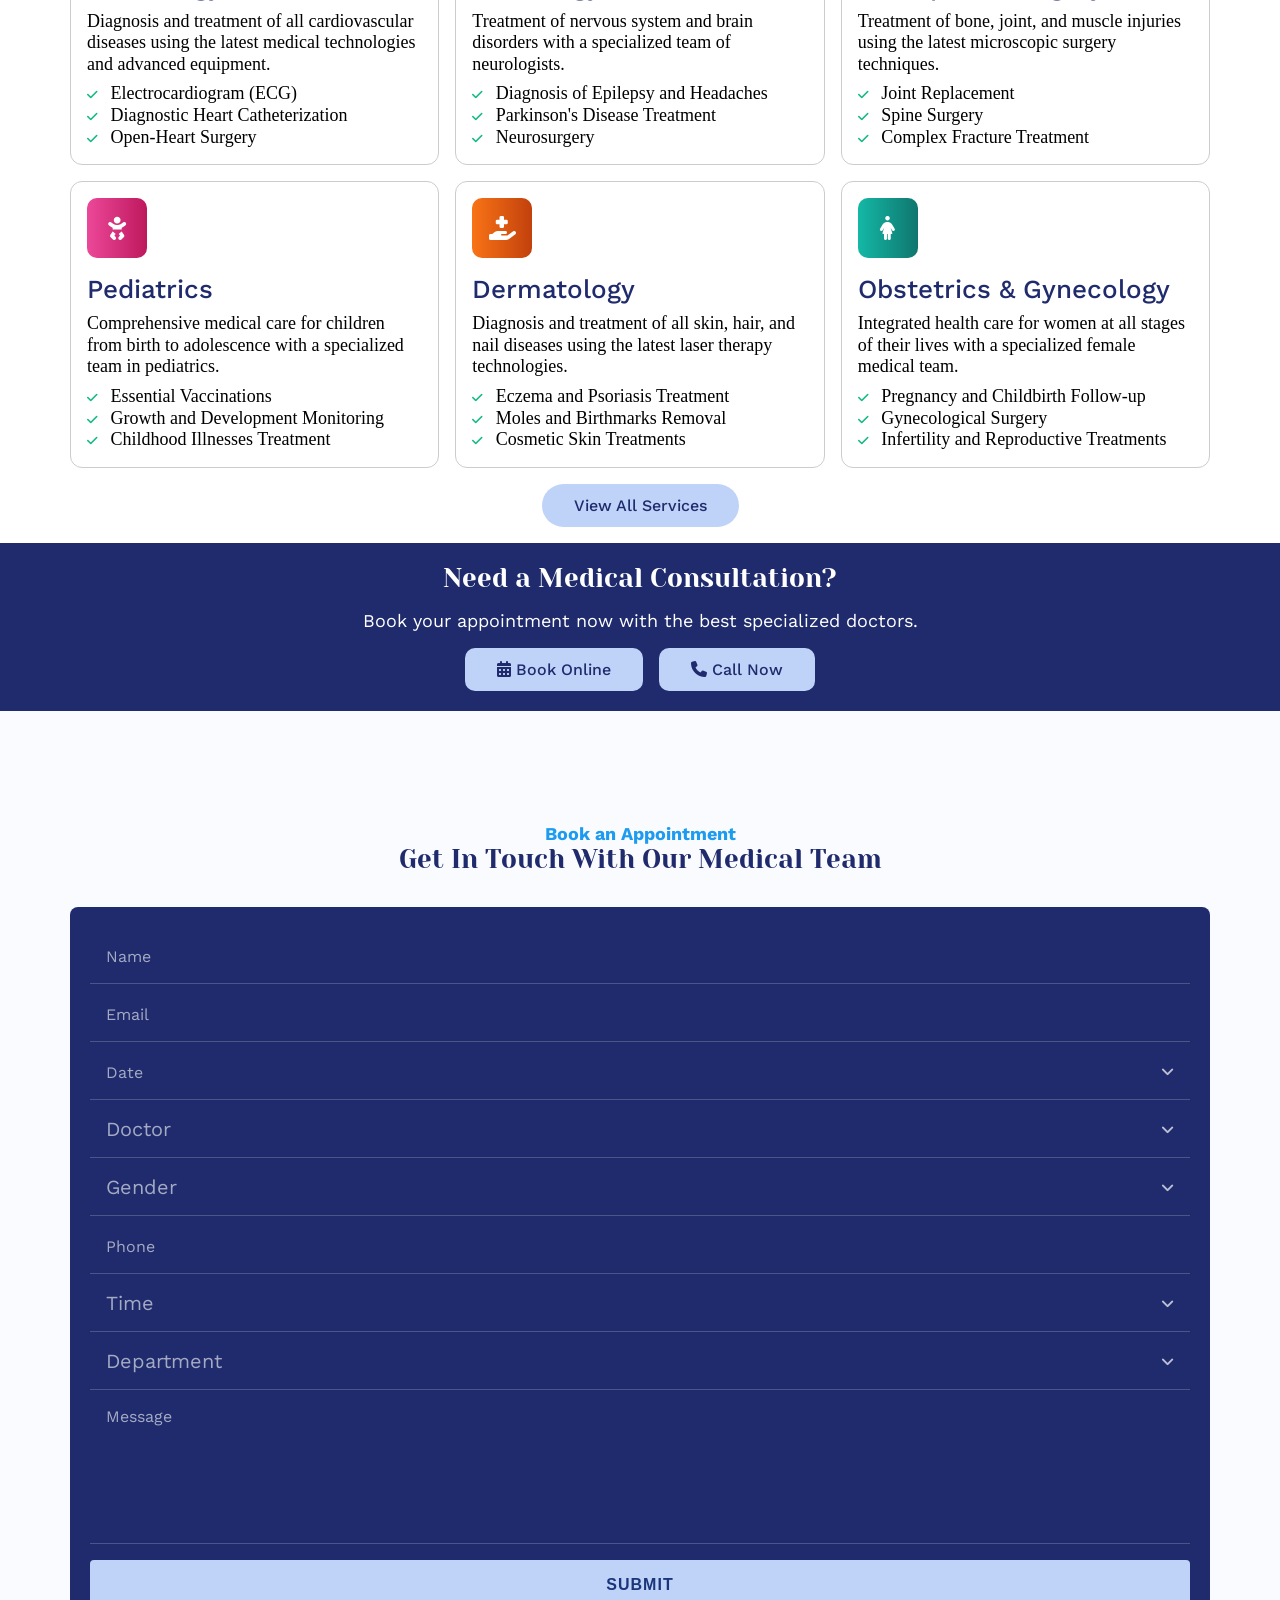
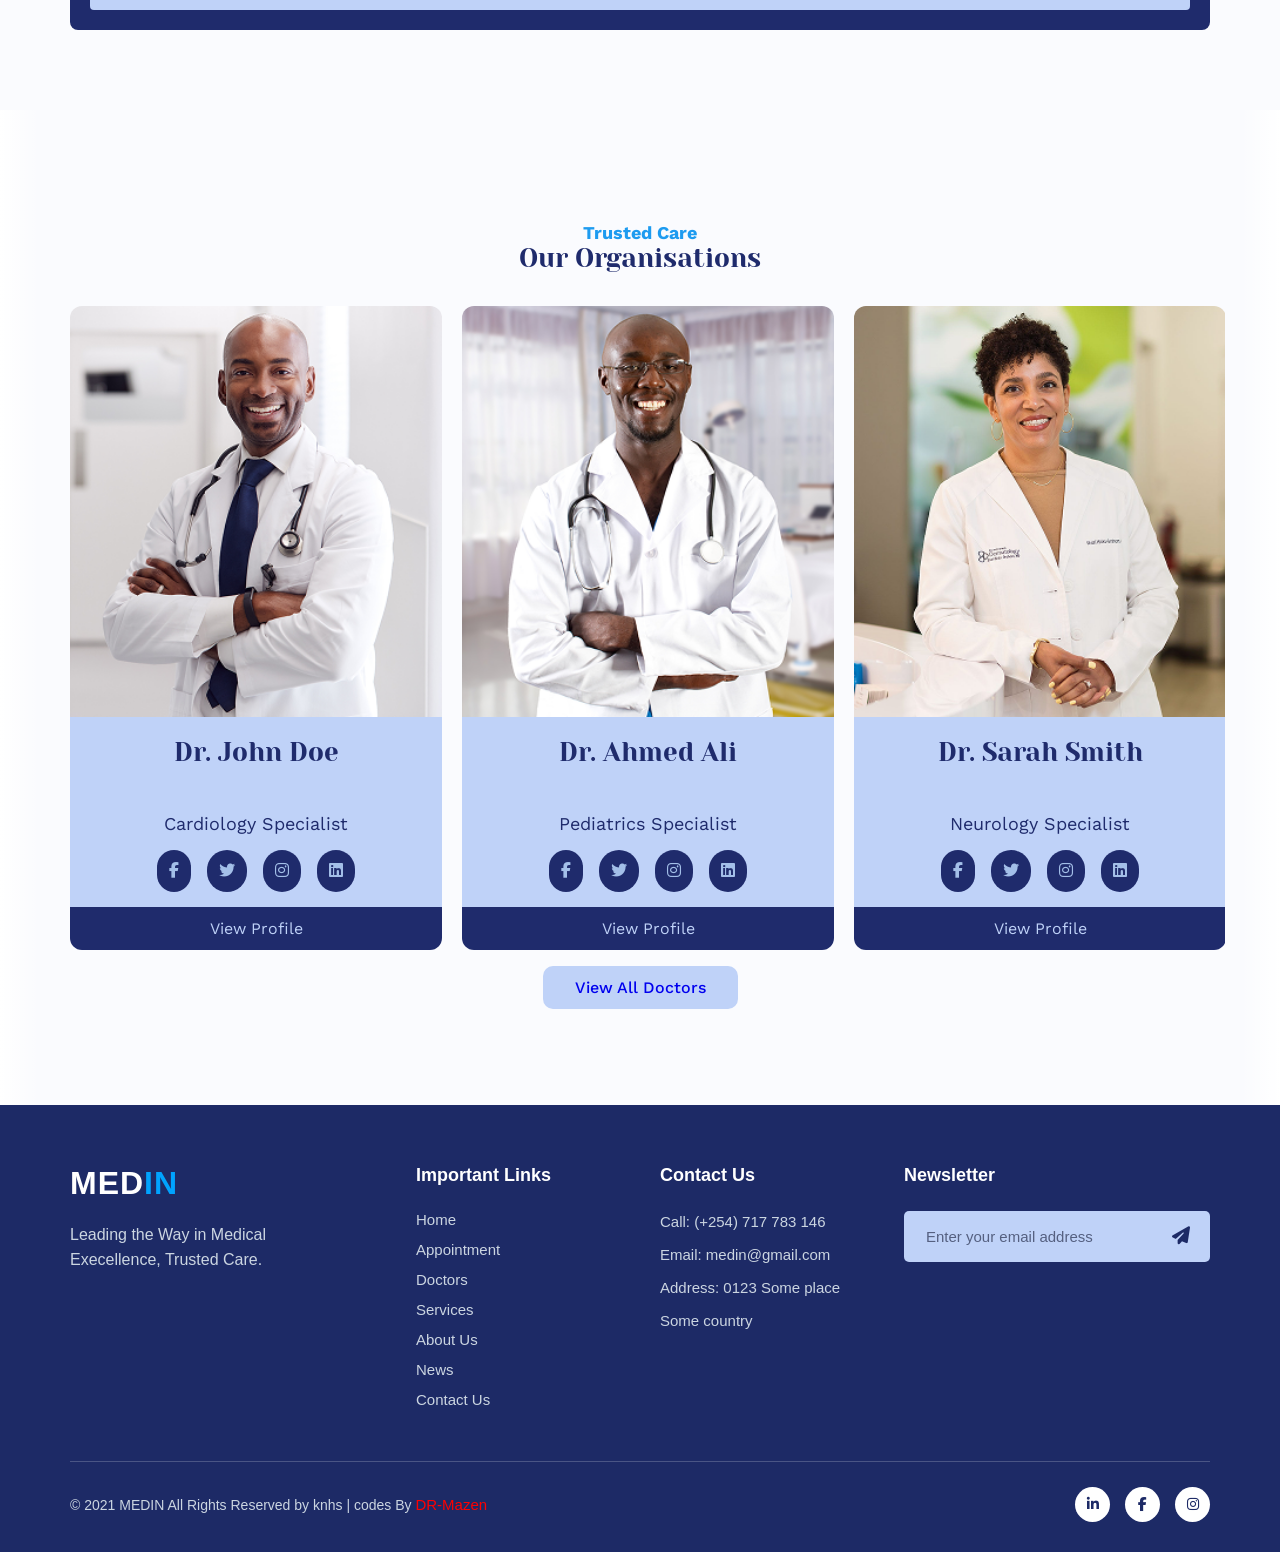
==== commit 3b90a94b: "Add files via upload" ====
--- a/index.html
+++ b/index.html
@@ -101,7 +101,7 @@
                 <div class="hero-info">
                     <p class="sub-title">Caring for Life</p>
                     <h1>Leading the Way in Medical Excellence</h1>
-                    <a class="hero-btn" href="service.html">Our Services</a>
+                    <a class="hero-btn" href="html.file/service.html">Our Services</a>
                 </div>
                 <div class="hero-cards">
                     <div class="card card-dark">
@@ -488,6 +488,8 @@
                         <li><a href="html.file/doctor.html">Doctors</a></li>
                         <li><a href="html.file/service.html">Services</a></li>
                         <li><a href="html.file/about.html">About Us</a></li>
+                        <li><a href="html.file/news.html">News</a></li>
+                        <li><a href="html.file/contact.html">Contact Us</a></li>
                     </ul>
                 </div>
 
--- a/css.file/main.css
+++ b/css.file/main.css
@@ -584,7 +584,7 @@
     font-size: var(--fs-body-2);
     font-weight: 400;
     line-height: 1.2;
-    color: #021541;
+     color: blue;
     margin-bottom: 1rem;
 }
 
@@ -593,7 +593,7 @@
     font-size: var(--fs-body-2);
     font-weight: 400;
     line-height: 1.2;
-    color: #45464F;
+    color: #4A90E2;
 }
 
 /* ================================================= */
@@ -620,7 +620,7 @@
     font-size: var(--fs-body-2);
     font-weight: 400;
     line-height: 1.2;
-    color: #021541;
+    color: blue;
 }
 
 .faq-item .faq-answer p {
@@ -628,7 +628,7 @@
     font-size: var(--fs-body-2);
     font-weight: 400;
     line-height: 1.2;
-    color: var(--color-dark-blue);
+    color: #4A90E2;
 }
 
 .faq-item .faq-answer {
@@ -641,8 +641,9 @@
 
 .faq-item:hover .faq-answer {
     opacity: 1;
-    max-height: 200px;
-}
+    min-height: fit-content;
+}
+
 /* ================================================================================================= */
 
 
